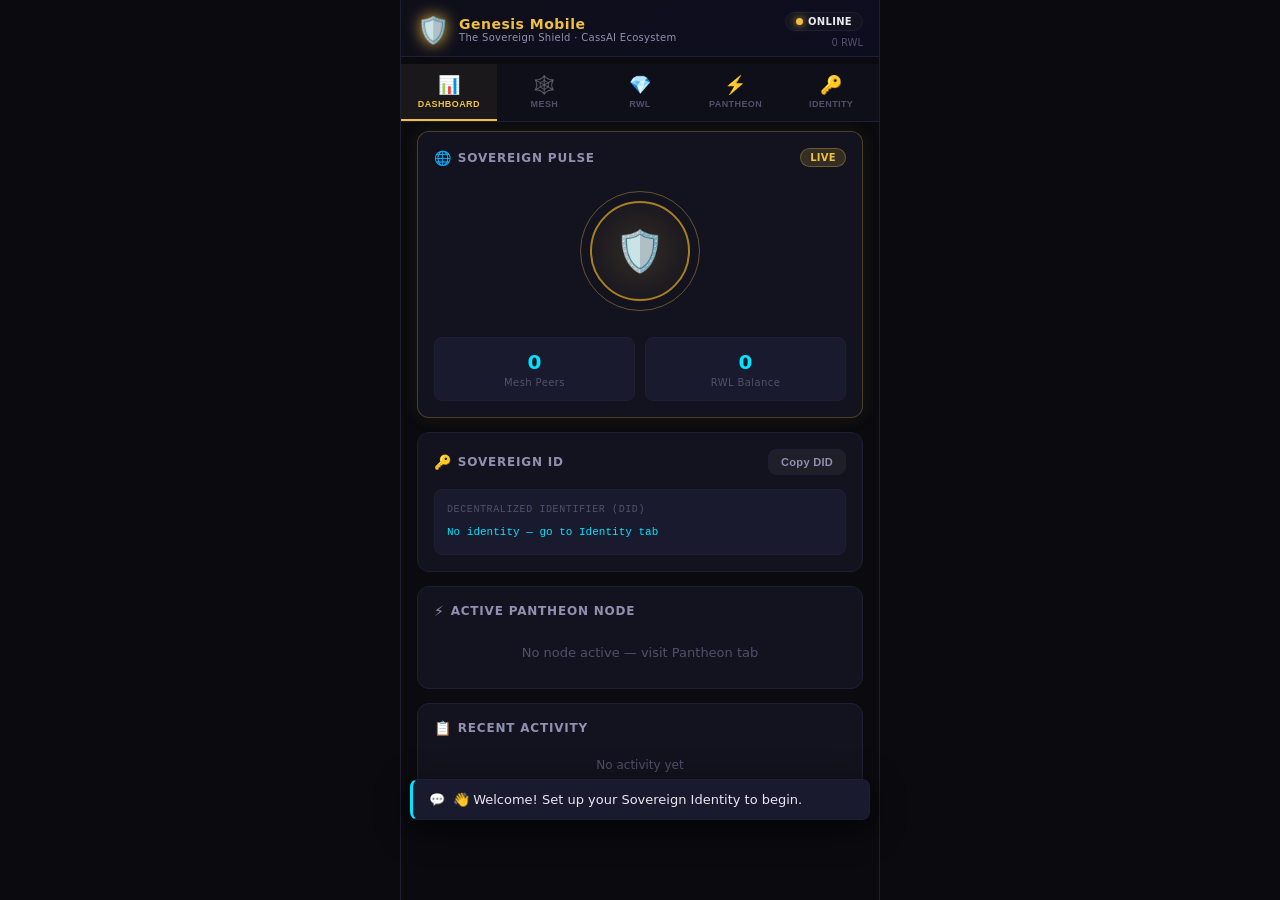
==== index.html @ f1db0871 "feat: build Genesis Mobile PWA from README spec Agent-Logs-Url: https://github.com/Cassai2026/Genesi" ====
<!DOCTYPE html>
<html lang="en">
<head>
  <meta charset="UTF-8" />
  <meta name="viewport" content="width=device-width, initial-scale=1.0, viewport-fit=cover" />
  <meta name="theme-color" content="#f0c040" />
  <meta name="description" content="Genesis Mobile: The Sovereign Shield — handheld interface for the CassAI Ecosystem" />
  <meta name="apple-mobile-web-app-capable" content="yes" />
  <meta name="apple-mobile-web-app-status-bar-style" content="black-translucent" />
  <meta name="apple-mobile-web-app-title" content="Genesis Mobile" />

  <title>Genesis Mobile 🛡️</title>

  <link rel="manifest" href="manifest.json" />
  <link rel="stylesheet" href="styles.css" />
</head>
<body>

<!-- ── Offline Banner ── -->
<div id="offline-bar">📴 OFFLINE — Ledger vaulted locally</div>

<!-- ── Header ── -->
<header class="app-header">
  <div class="header-brand">
    <div class="header-shield">🛡️</div>
    <div class="header-text">
      <h1>Genesis Mobile</h1>
      <p>The Sovereign Shield · CassAI Ecosystem</p>
    </div>
  </div>
  <div class="header-status">
    <div class="status-pill">
      <div class="status-dot partial" id="status-dot"></div>
      <span id="status-label">ONLINE</span>
    </div>
    <div style="font-size:10px;color:var(--text-dim);text-align:right;margin-top:3px">
      <span class="rwl-balance">0</span> RWL
    </div>
  </div>
</header>

<!-- ── Navigation Tabs ── -->
<nav class="nav-tabs" role="tablist">
  <button class="nav-tab active" data-tab="dashboard" role="tab" aria-selected="true">
    <span class="tab-icon">📊</span>Dashboard
  </button>
  <button class="nav-tab" data-tab="mesh" role="tab" aria-selected="false">
    <span class="tab-icon">🕸️</span>Mesh
  </button>
  <button class="nav-tab" data-tab="credits" role="tab" aria-selected="false">
    <span class="tab-icon">💎</span>RWL
  </button>
  <button class="nav-tab" data-tab="pantheon" role="tab" aria-selected="false">
    <span class="tab-icon">⚡</span>Pantheon
  </button>
  <button class="nav-tab" data-tab="identity" role="tab" aria-selected="false">
    <span class="tab-icon">🔑</span>Identity
  </button>
</nav>

<!-- ================================================================
     TAB: DASHBOARD
     ================================================================ -->
<div id="tab-dashboard" class="tab-panel active">

  <!-- Sovereign Pulse -->
  <div class="card glow">
    <div class="card-header">
      <div class="card-title"><span class="card-title-icon">🌐</span>Sovereign Pulse</div>
      <div class="badge badge-gold">LIVE</div>
    </div>
    <div class="sovereign-pulse">
      <div class="pulse-circle">🛡️</div>
    </div>
    <div class="stat-grid" style="margin-top:16px">
      <div class="stat-item">
        <div class="stat-value" id="dash-peers">0</div>
        <div class="stat-label">Mesh Peers</div>
      </div>
      <div class="stat-item">
        <div class="stat-value rwl-balance">0</div>
        <div class="stat-label">RWL Balance</div>
      </div>
    </div>
  </div>

  <!-- Identity Summary -->
  <div class="card">
    <div class="card-header">
      <div class="card-title"><span class="card-title-icon">🔑</span>Sovereign ID</div>
      <button class="btn btn-sm btn-ghost btn-copy-did">Copy DID</button>
    </div>
    <div class="did-display">
      <div class="did-label">Decentralized Identifier (DID)</div>
      <div class="did-value">No identity — visit Identity tab</div>
    </div>
  </div>

  <!-- Active Node -->
  <div class="card">
    <div class="card-header">
      <div class="card-title"><span class="card-title-icon">⚡</span>Active Pantheon Node</div>
    </div>
    <div id="dash-active-node" style="text-align:center;padding:12px;color:var(--text-dim);font-size:13px">
      No node active — visit Pantheon tab
    </div>
  </div>

  <!-- Recent Activity -->
  <div class="card">
    <div class="card-header">
      <div class="card-title"><span class="card-title-icon">📋</span>Recent Activity</div>
    </div>
    <div id="recent-activity"></div>
  </div>

</div>

<!-- ================================================================
     TAB: MESH
     ================================================================ -->
<div id="tab-mesh" class="tab-panel">

  <!-- Mesh Control -->
  <div class="card">
    <div class="card-header">
      <div class="card-title"><span class="card-title-icon">🕸️</span>Spider-Web Mesh</div>
      <div class="badge badge-cyan" id="mesh-status-text">Offline</div>
    </div>
    <div class="toggle-wrap">
      <div>
        <div class="toggle-label">P2P Mesh Bridge</div>
        <div class="toggle-sub">WebRTC · No centralized ISP required</div>
      </div>
      <label class="toggle">
        <input type="checkbox" id="mesh-toggle" />
        <div class="toggle-track"><div class="toggle-thumb"></div></div>
      </label>
    </div>
    <div class="divider"></div>
    <div style="font-size:11px;color:var(--text-dim);line-height:1.7">
      The Spider-Web Mesh Handshake Protocol establishes peer-to-peer data bridges
      using WebRTC, bypassing centralized ISPs. Your node relays encrypted packets
      across the mesh for full sovereign connectivity.
    </div>
  </div>

  <!-- Visualization -->
  <div class="card">
    <div class="card-header">
      <div class="card-title"><span class="card-title-icon">📡</span>Mesh Visualization</div>
      <div class="badge badge-purple"><span id="peer-count">0</span> peers</div>
    </div>
    <canvas id="mesh-canvas" height="220"></canvas>
  </div>

  <!-- Peer List -->
  <div class="card">
    <div class="card-header">
      <div class="card-title"><span class="card-title-icon">👥</span>Connected Peers</div>
    </div>
    <div id="peer-list" class="peer-list">
      <div class="text-dim fs-12" style="padding:16px;text-align:center">
        Activate mesh to discover peers
      </div>
    </div>
  </div>

</div>

<!-- ================================================================
     TAB: RWL CREDITS
     ================================================================ -->
<div id="tab-credits" class="tab-panel">

  <!-- Balance Hero -->
  <div class="card glow">
    <div class="card-header">
      <div class="card-title"><span class="card-title-icon">💎</span>RWL Balance</div>
      <div class="badge badge-gold">Real World Learning</div>
    </div>
    <div class="stat-hero">
      <div class="stat-hero-value rwl-balance">0</div>
      <div class="stat-hero-label">credits earned</div>
    </div>
    <div style="margin-top:16px;display:flex;gap:10px">
      <button class="btn btn-primary btn-full" id="btn-mint">⭐ Mint RWL Credit</button>
      <button class="btn btn-cyan" id="btn-sync">📡 Sync</button>
    </div>
  </div>

  <!-- Sync Status -->
  <div id="sync-banner" class="sync-banner synced">✅ &nbsp;Ledger fully synced</div>

  <!-- Credit Log -->
  <div class="card">
    <div class="card-header">
      <div class="card-title"><span class="card-title-icon">📋</span>Credit Ledger</div>
    </div>
    <div id="credit-log" class="credit-log">
      <div class="text-dim fs-12" style="padding:16px;text-align:center">No credits yet</div>
    </div>
  </div>

  <!-- How Credits Work -->
  <div class="card">
    <div class="card-header">
      <div class="card-title"><span class="card-title-icon">ℹ️</span>How RWL Credits Work</div>
    </div>
    <div style="font-size:12px;color:var(--text-secondary);line-height:1.8">
      <div style="margin-bottom:8px">💡 <strong style="color:var(--gold)">Real World Learning (RWL)</strong> credits are minted when you complete verifiable
      activities — learning modules, community actions, mesh contributions, and more.</div>
      <div style="margin-bottom:8px">🔒 Credits are stored in your encrypted local vault and synced to the mesh ledger when online.</div>
      <div>📴 If offline, credits are vaulted locally and automatically synced on reconnection.</div>
    </div>
  </div>

</div>

<!-- ================================================================
     TAB: PANTHEON
     ================================================================ -->
<div id="tab-pantheon" class="tab-panel">

  <div class="section-title">⚡ The Pantheon of 17 — SDG Nodes</div>

  <!-- Node Grid -->
  <div id="pantheon-grid" class="pantheon-grid"></div>

  <!-- Active Node Panel Header -->
  <div id="node-panel-header" class="node-panel-header" style="display:none">
    <div class="node-panel-icon">⚡</div>
    <div class="node-panel-info">
      <h3>Select a node above</h3>
      <p>Tap any SDG node to activate its interface</p>
    </div>
  </div>

  <!-- ── Panel: Iris (SDG 13 — Climate Action) ── -->
  <div id="panel-iris" class="node-panel">
    <div class="card">
      <div class="card-header">
        <div class="card-title"><span class="card-title-icon">🌍</span>Carbon-Scrubber Dashboard</div>
        <button class="btn btn-sm btn-cyan" id="btn-env-refresh">↻ Refresh</button>
      </div>
      <div id="env-metrics" class="env-metrics">
        <div class="text-dim fs-12" style="padding:12px;text-align:center">Loading environmental data…</div>
      </div>
    </div>
    <div class="card">
      <div class="card-header">
        <div class="card-title"><span class="card-title-icon">🌱</span>Carbon Actions</div>
      </div>
      <div style="display:flex;flex-direction:column;gap:8px">
        <button class="btn btn-ghost btn-full" onclick="showToast('🌱 Tree-planting initiative logged!','success');awardCredit({label:'Tree Planting Log',amount:20,type:'iris',icon:'🌱'})">
          🌱 Log Tree Planting
        </button>
        <button class="btn btn-ghost btn-full" onclick="showToast('♻️ Recycling action verified!','success');awardCredit({label:'Recycling Verified',amount:15,type:'iris',icon:'♻️'})">
          ♻️ Verify Recycling Action
        </button>
        <button class="btn btn-ghost btn-full" onclick="showToast('🚲 Zero-emission transport logged!','success');awardCredit({label:'Zero-Emission Transport',amount:25,type:'iris',icon:'🚲'})">
          🚲 Log Zero-Emission Transport
        </button>
      </div>
    </div>
  </div>

  <!-- ── Panel: Kong (SDG 4 — Quality Education) ── -->
  <div id="panel-kong" class="node-panel">
    <div class="card">
      <div class="card-header">
        <div class="card-title"><span class="card-title-icon">🧠</span>Mental Printer</div>
        <button class="btn btn-sm btn-purple" id="btn-mental-printer">▶ Launch</button>
      </div>
      <div style="font-size:12px;color:var(--text-secondary);margin-bottom:14px;line-height:1.7">
        The Mental Printer is an adaptive learning engine for neurodivergent learners.
        It translates complex concepts into personalised, accessible formats.
      </div>
      <div class="learning-cards">
        <div class="learning-card" onclick="showToast('📐 STEM module started!','info');awardCredit({label:'STEM Module',amount:50,type:'kong',icon:'📐'})">
          <div class="learning-card-icon">📐</div>
          <div class="learning-card-info"><h4>STEM Foundations</h4><p>Mathematics · Science · Logic</p></div>
          <div class="learning-card-badge">+50 RWL</div>
        </div>
        <div class="learning-card" onclick="showToast('🗣️ Literacy module started!','info');awardCredit({label:'Literacy Module',amount:45,type:'kong',icon:'🗣️'})">
          <div class="learning-card-icon">🗣️</div>
          <div class="learning-card-info"><h4>Literacy & Communication</h4><p>Reading · Writing · Expression</p></div>
          <div class="learning-card-badge">+45 RWL</div>
        </div>
        <div class="learning-card" onclick="showToast('💻 Coding module started!','info');awardCredit({label:'Coding Module',amount:60,type:'kong',icon:'💻'})">
          <div class="learning-card-icon">💻</div>
          <div class="learning-card-info"><h4>Digital Sovereignty</h4><p>Coding · Privacy · Mesh Tech</p></div>
          <div class="learning-card-badge">+60 RWL</div>
        </div>
        <div class="learning-card" onclick="showToast('🎨 Creative module started!','info');awardCredit({label:'Creative Arts Module',amount:40,type:'kong',icon:'🎨'})">
          <div class="learning-card-icon">🎨</div>
          <div class="learning-card-info"><h4>Creative Arts</h4><p>Music · Visual Arts · Storytelling</p></div>
          <div class="learning-card-badge">+40 RWL</div>
        </div>
      </div>
    </div>
  </div>

  <!-- ── Panel: CassAi (SDG 1 — No Poverty) ── -->
  <div id="panel-cassai" class="node-panel">
    <div class="card">
      <div class="card-header">
        <div class="card-title"><span class="card-title-icon">💰</span>Sovereign Vault</div>
        <button class="btn btn-sm btn-primary" id="btn-vault-distribute">Distribute</button>
      </div>
      <div class="vault-breakdown">
        <div class="vault-row">
          <div class="vault-row-label">Total RWL Balance</div>
          <div class="vault-row-value" id="vault-rwl-balance">0 RWL</div>
        </div>
        <div class="vault-row">
          <div class="vault-row-label">Community Equity Pool (35%)</div>
          <div class="vault-row-value" id="vault-equity">0 RWL</div>
        </div>
        <div class="vault-row">
          <div class="vault-row-label">Sovereign Reserves (45%)</div>
          <div class="vault-row-value" id="vault-reserves">0 RWL</div>
        </div>
        <div class="vault-row">
          <div class="vault-row-label">Staked for Mesh (20%)</div>
          <div class="vault-row-value" id="vault-staked">0 RWL</div>
        </div>
      </div>
    </div>
    <div class="card">
      <div class="card-title" style="margin-bottom:12px"><span class="card-title-icon">📊</span>Financial Equity Actions</div>
      <div style="display:flex;flex-direction:column;gap:8px">
        <button class="btn btn-ghost btn-full" onclick="showToast('💳 Micro-grant application submitted!','success');awardCredit({label:'Micro-Grant Applied',amount:30,type:'cassai',icon:'💳'})">
          💳 Apply for Micro-Grant
        </button>
        <button class="btn btn-ghost btn-full" onclick="showToast('🤝 Cooperative stake recorded!','success');awardCredit({label:'Cooperative Stake',amount:25,type:'cassai',icon:'🤝'})">
          🤝 Record Cooperative Stake
        </button>
      </div>
    </div>
  </div>

  <!-- ── Panel: Odin (SDG 2 — Zero Hunger) ── -->
  <div id="panel-odin" class="node-panel">
    <div class="card">
      <div class="card-header">
        <div class="card-title"><span class="card-title-icon">🌾</span>FoodWorX Surplus Routing</div>
        <button class="btn btn-sm btn-ghost" onclick="refreshFoodData()">↻ Refresh</button>
      </div>
      <div style="font-size:12px;color:var(--text-secondary);margin-bottom:14px;line-height:1.7">
        Real-time food-chain logistics connecting surplus to need via the mesh network.
      </div>
      <div id="food-routes" class="route-list">
        <div class="text-dim fs-12" style="padding:12px;text-align:center">Loading routes…</div>
      </div>
    </div>
    <div class="card">
      <div class="card-title" style="margin-bottom:12px"><span class="card-title-icon">📦</span>Surplus Actions</div>
      <div style="display:flex;flex-direction:column;gap:8px">
        <button class="btn btn-ghost btn-full" onclick="showToast('🥦 Surplus logged to FoodWorX!','success');awardCredit({label:'Surplus Food Logged',amount:20,type:'odin',icon:'🥦'})">
          🥦 Log Food Surplus
        </button>
        <button class="btn btn-ghost btn-full" onclick="showToast('🚚 Delivery confirmed!','success');awardCredit({label:'Food Delivery Confirmed',amount:35,type:'odin',icon:'🚚'})">
          🚚 Confirm Delivery
        </button>
        <button class="btn btn-ghost btn-full" onclick="showToast('🌱 Community garden registered!','success');awardCredit({label:'Community Garden Registered',amount:40,type:'odin',icon:'🌱'})">
          🌱 Register Community Garden
        </button>
      </div>
    </div>
  </div>

  <!-- ── Panel: Placeholder (all other SDGs) ── -->
  <div id="panel-placeholder" class="node-panel">
    <div class="card" style="text-align:center;padding:32px 16px">
      <div style="font-size:48px;margin-bottom:12px">⚙️</div>
      <div style="font-size:16px;font-weight:700;color:var(--gold);margin-bottom:8px">Initializing…</div>
      <div style="font-size:13px;color:var(--text-secondary);line-height:1.7;max-width:280px;margin:0 auto">
        This Sovereign Node is being calibrated. Interface modules are loading from
        the mesh. Check back as the Pantheon expands.
      </div>
      <div style="margin-top:20px">
        <button class="btn btn-purple" onclick="showToast('📡 Node ping sent to mesh!','info');awardCredit({label:'Node Ping Sent',amount:5,type:'pantheon',icon:'📡'})">
          📡 Ping Node
        </button>
      </div>
    </div>
  </div>

</div>

<!-- ================================================================
     TAB: IDENTITY
     ================================================================ -->
<div id="tab-identity" class="tab-panel">

  <!-- Setup (shown when no identity) -->
  <div id="identity-setup">
    <div class="card glow">
      <div class="card-header">
        <div class="card-title"><span class="card-title-icon">🔑</span>Create Sovereign Identity</div>
      </div>
      <div style="font-size:12px;color:var(--text-secondary);margin-bottom:16px;line-height:1.7">
        Your Sovereign Identity is a self-custody Decentralized Identifier (DID).
        It never leaves your device. Your passphrase seeds your cryptographic key pair.
      </div>
      <form id="identity-form">
        <div class="form-group">
          <label class="form-label" for="passphrase-input">Passphrase (min. 8 chars)</label>
          <input
            type="password"
            id="passphrase-input"
            class="form-input"
            placeholder="Enter a strong passphrase…"
            minlength="8"
            required
            autocomplete="new-password"
          />
        </div>
        <div class="form-group">
          <label class="form-label" for="passphrase-confirm">Confirm Passphrase</label>
          <input
            type="password"
            id="passphrase-confirm"
            class="form-input"
            placeholder="Repeat passphrase…"
            minlength="8"
            autocomplete="new-password"
          />
        </div>
        <button type="submit" class="btn btn-primary btn-full btn-lg">
          🛡️ Generate Sovereign Identity
        </button>
      </form>
    </div>
    <div class="card">
      <div class="card-title" style="margin-bottom:10px">🔒 Privacy Guarantee</div>
      <div style="font-size:12px;color:var(--text-secondary);line-height:1.8">
        <div>✅ Keys generated entirely on-device</div>
        <div>✅ No server ever sees your passphrase</div>
        <div>✅ DID is self-sovereign — you own it completely</div>
        <div>✅ Works offline — no registration required</div>
      </div>
    </div>
  </div>

  <!-- Display (shown when identity exists) -->
  <div id="identity-display" style="display:none">
    <div class="card glow">
      <div class="card-header">
        <div class="card-title"><span class="card-title-icon">🛡️</span>Sovereign Identity</div>
        <div class="badge badge-green">ACTIVE</div>
      </div>
      <div class="form-group">
        <div class="form-label">Decentralized Identifier (DID)</div>
        <div class="did-display" id="identity-did" style="font-size:10px"></div>
      </div>
      <div class="form-group">
        <div class="form-label">Public Key</div>
        <div class="did-display" id="identity-pubkey" style="font-size:10px;color:var(--purple-light)"></div>
      </div>
      <div style="font-size:11px;color:var(--text-dim);margin-top:4px">
        Created: <span id="identity-date" class="text-gold"></span>
      </div>
    </div>

    <div class="card">
      <div class="card-title" style="margin-bottom:14px">🔐 Key Management</div>
      <div class="btn-row">
        <button class="btn btn-cyan" id="btn-export-identity">📤 Export Keys</button>
        <button class="btn btn-ghost btn-copy-did">📋 Copy DID</button>
        <button class="btn btn-danger" id="btn-reset-identity">🗑️ Reset</button>
      </div>
      <div id="key-export-section" style="display:none;margin-top:14px">
        <div class="form-label">Backup Key Data (store safely!)</div>
        <div class="key-box" id="key-box"></div>
      </div>
    </div>

    <div class="card">
      <div class="card-title" style="margin-bottom:10px">🔒 Security Status</div>
      <div style="display:flex;flex-direction:column;gap:8px">
        <div style="display:flex;justify-content:space-between;align-items:center">
          <span class="fs-12">Identity Established</span>
          <span class="badge badge-green">✓ Yes</span>
        </div>
        <div style="display:flex;justify-content:space-between;align-items:center">
          <span class="fs-12">Local Encryption</span>
          <span class="badge badge-green">✓ Active</span>
        </div>
        <div style="display:flex;justify-content:space-between;align-items:center">
          <span class="fs-12">Mesh Authentication</span>
          <span class="badge badge-cyan">✓ Ready</span>
        </div>
        <div style="display:flex;justify-content:space-between;align-items:center">
          <span class="fs-12">RWL Vault Locked</span>
          <span class="badge badge-gold">🔒 Secured</span>
        </div>
      </div>
    </div>
  </div>

</div>

<!-- ── Toast Container ── -->
<div id="toast-container" aria-live="polite"></div>

<script src="app.js"></script>

<!-- PWA Install prompt helper -->
<script>
  let deferredPrompt;
  window.addEventListener('beforeinstallprompt', e => {
    e.preventDefault();
    deferredPrompt = e;
    /* Show subtle hint after 4 seconds if not already installed */
    setTimeout(() => {
      if (deferredPrompt && typeof showToast === 'function') {
        showToast('📱 Add Genesis Mobile to your home screen for the full experience!', 'info');
      }
    }, 4000);
  });

  /* Fix node panel header visibility after grid renders */
  document.addEventListener('DOMContentLoaded', () => {
    const hdr = document.getElementById('node-panel-header');
    if (hdr) hdr.style.display = 'flex';
  });

  /* Passphrase confirmation validation */
  document.addEventListener('DOMContentLoaded', () => {
    const form    = document.getElementById('identity-form');
    const pp1     = document.getElementById('passphrase-input');
    const pp2     = document.getElementById('passphrase-confirm');
    if (form && pp1 && pp2) {
      form.addEventListener('submit', e => {
        if (pp1.value !== pp2.value) {
          e.stopImmediatePropagation();
          e.preventDefault();
          if (typeof showToast === 'function') showToast('Passphrases do not match!', 'error');
          pp2.focus();
        }
      });
    }
  });
</script>
</body>
</html>
---- styles.css ----
/* ============================================================
   Genesis Mobile: The Sovereign Shield — styles.css
   Dark sovereign aesthetic, mobile-first responsive design
   ============================================================ */

:root {
  --bg-primary:    #0a0a0f;
  --bg-secondary:  #0f0f1a;
  --bg-card:       #13131f;
  --bg-elevated:   #1a1a2e;
  --gold:          #f0c040;
  --gold-dim:      #a88020;
  --cyan:          #00e5ff;
  --cyan-dim:      #007a8a;
  --purple:        #7c3aed;
  --purple-light:  #a855f7;
  --green:         #10b981;
  --red:           #ef4444;
  --text-primary:  #e8e8f0;
  --text-secondary:#9090b0;
  --text-dim:      #50506a;
  --border:        #1e1e35;
  --border-glow:   rgba(240,192,64,.25);
  --radius:        12px;
  --radius-sm:     8px;
  --transition:    .22s cubic-bezier(.4,0,.2,1);
}

*, *::before, *::after { box-sizing: border-box; margin: 0; padding: 0; }

html { font-size: 16px; -webkit-tap-highlight-color: transparent; }

body {
  background: var(--bg-primary);
  color: var(--text-primary);
  font-family: 'Segoe UI', system-ui, -apple-system, sans-serif;
  min-height: 100vh;
  max-width: 480px;
  margin: 0 auto;
  overflow-x: hidden;
  position: relative;
}

/* ── Scrollbar ── */
::-webkit-scrollbar { width: 4px; }
::-webkit-scrollbar-track { background: var(--bg-primary); }
::-webkit-scrollbar-thumb { background: var(--purple); border-radius: 4px; }

/* ── Header ── */
.app-header {
  position: sticky;
  top: 0;
  z-index: 100;
  background: linear-gradient(135deg, var(--bg-secondary) 0%, #0d0d20 100%);
  border-bottom: 1px solid var(--border);
  padding: 12px 16px 8px;
  display: flex;
  align-items: center;
  justify-content: space-between;
  backdrop-filter: blur(12px);
}

.header-brand {
  display: flex;
  align-items: center;
  gap: 10px;
}

.header-shield {
  font-size: 26px;
  filter: drop-shadow(0 0 8px var(--gold));
  animation: pulse-shield 3s ease-in-out infinite;
}

@keyframes pulse-shield {
  0%, 100% { filter: drop-shadow(0 0 6px var(--gold)); }
  50%       { filter: drop-shadow(0 0 16px var(--gold)) drop-shadow(0 0 32px rgba(240,192,64,.3)); }
}

.header-text h1 {
  font-size: 14px;
  font-weight: 700;
  color: var(--gold);
  letter-spacing: .5px;
  line-height: 1.1;
}

.header-text p {
  font-size: 10px;
  color: var(--text-secondary);
  letter-spacing: .3px;
}

.header-status {
  display: flex;
  flex-direction: column;
  align-items: flex-end;
  gap: 3px;
}

.status-pill {
  display: flex;
  align-items: center;
  gap: 5px;
  background: var(--bg-card);
  border: 1px solid var(--border);
  border-radius: 20px;
  padding: 3px 10px;
  font-size: 10px;
  font-weight: 600;
  letter-spacing: .3px;
}

.status-dot {
  width: 7px; height: 7px;
  border-radius: 50%;
  background: var(--text-dim);
  transition: background var(--transition), box-shadow var(--transition);
}

.status-dot.online  { background: var(--green);  box-shadow: 0 0 8px var(--green); }
.status-dot.partial { background: var(--gold);   box-shadow: 0 0 8px var(--gold); }
.status-dot.offline { background: var(--red);    box-shadow: 0 0 8px var(--red); }

/* ── Navigation Tabs ── */
.nav-tabs {
  display: flex;
  background: var(--bg-secondary);
  border-bottom: 1px solid var(--border);
  overflow-x: auto;
  scrollbar-width: none;
  position: sticky;
  top: 64px;
  z-index: 99;
}

.nav-tabs::-webkit-scrollbar { display: none; }

.nav-tab {
  flex: 1;
  min-width: 64px;
  display: flex;
  flex-direction: column;
  align-items: center;
  gap: 3px;
  padding: 10px 8px;
  font-size: 9px;
  font-weight: 600;
  color: var(--text-dim);
  cursor: pointer;
  border: none;
  background: transparent;
  border-bottom: 2px solid transparent;
  transition: all var(--transition);
  letter-spacing: .4px;
  text-transform: uppercase;
  white-space: nowrap;
}

.nav-tab .tab-icon { font-size: 18px; transition: transform var(--transition); }

.nav-tab:hover { color: var(--text-secondary); background: rgba(255,255,255,.03); }
.nav-tab:hover .tab-icon { transform: scale(1.15); }

.nav-tab.active {
  color: var(--gold);
  border-bottom-color: var(--gold);
  background: rgba(240,192,64,.05);
}

/* ── Tab Panels ── */
.tab-panel { display: none; padding: 16px; animation: fadeIn .2s ease; }
.tab-panel.active { display: block; }

@keyframes fadeIn {
  from { opacity: 0; transform: translateY(6px); }
  to   { opacity: 1; transform: translateY(0); }
}

/* ── Cards ── */
.card {
  background: var(--bg-card);
  border: 1px solid var(--border);
  border-radius: var(--radius);
  padding: 16px;
  margin-bottom: 14px;
  transition: border-color var(--transition);
}

.card:hover { border-color: rgba(240,192,64,.2); }
.card.glow  { border-color: var(--border-glow); box-shadow: 0 0 20px rgba(240,192,64,.08); }

.card-header {
  display: flex;
  align-items: center;
  justify-content: space-between;
  margin-bottom: 14px;
}

.card-title {
  font-size: 12px;
  font-weight: 700;
  text-transform: uppercase;
  letter-spacing: .8px;
  color: var(--text-secondary);
  display: flex;
  align-items: center;
  gap: 6px;
}

.card-title-icon { font-size: 14px; }

/* ── Hero Stat ── */
.stat-hero {
  text-align: center;
  padding: 8px 0 4px;
}

.stat-hero-value {
  font-size: 36px;
  font-weight: 800;
  color: var(--gold);
  line-height: 1.1;
  letter-spacing: -1px;
  text-shadow: 0 0 20px rgba(240,192,64,.4);
}

.stat-hero-label {
  font-size: 11px;
  color: var(--text-secondary);
  margin-top: 4px;
  letter-spacing: .5px;
}

/* ── Stat Grid ── */
.stat-grid {
  display: grid;
  grid-template-columns: 1fr 1fr;
  gap: 10px;
}

.stat-item {
  background: var(--bg-elevated);
  border: 1px solid var(--border);
  border-radius: var(--radius-sm);
  padding: 12px;
  text-align: center;
}

.stat-value {
  font-size: 20px;
  font-weight: 700;
  color: var(--cyan);
  line-height: 1.2;
}

.stat-label {
  font-size: 10px;
  color: var(--text-dim);
  margin-top: 3px;
  letter-spacing: .4px;
}

/* ── DID Display ── */
.did-display {
  background: var(--bg-elevated);
  border: 1px solid var(--border);
  border-radius: var(--radius-sm);
  padding: 12px;
  font-family: 'Courier New', monospace;
  font-size: 11px;
  color: var(--cyan);
  word-break: break-all;
  line-height: 1.6;
  position: relative;
}

.did-label {
  font-size: 10px;
  color: var(--text-dim);
  text-transform: uppercase;
  letter-spacing: .6px;
  margin-bottom: 6px;
  font-family: inherit;
}

/* ── Buttons ── */
.btn {
  display: inline-flex;
  align-items: center;
  justify-content: center;
  gap: 6px;
  padding: 10px 18px;
  border-radius: var(--radius-sm);
  font-size: 13px;
  font-weight: 600;
  cursor: pointer;
  border: none;
  transition: all var(--transition);
  letter-spacing: .3px;
  white-space: nowrap;
}

.btn-primary {
  background: linear-gradient(135deg, var(--gold) 0%, #c8962a 100%);
  color: #0a0a0f;
}
.btn-primary:hover  { transform: translateY(-1px); box-shadow: 0 6px 20px rgba(240,192,64,.35); }
.btn-primary:active { transform: translateY(0); }

.btn-cyan {
  background: linear-gradient(135deg, var(--cyan) 0%, #0097a7 100%);
  color: #0a0a0f;
}
.btn-cyan:hover  { transform: translateY(-1px); box-shadow: 0 6px 20px rgba(0,229,255,.3); }
.btn-cyan:active { transform: translateY(0); }

.btn-purple {
  background: linear-gradient(135deg, var(--purple) 0%, #5b21b6 100%);
  color: #fff;
}
.btn-purple:hover  { transform: translateY(-1px); box-shadow: 0 6px 20px rgba(124,58,237,.4); }
.btn-purple:active { transform: translateY(0); }

.btn-outline {
  background: transparent;
  border: 1px solid var(--border);
  color: var(--text-secondary);
}
.btn-outline:hover { border-color: var(--gold); color: var(--gold); }

.btn-ghost {
  background: rgba(255,255,255,.05);
  color: var(--text-secondary);
  border: 1px solid var(--border);
}
.btn-ghost:hover { background: rgba(255,255,255,.08); color: var(--text-primary); }

.btn-danger {
  background: rgba(239,68,68,.15);
  border: 1px solid rgba(239,68,68,.3);
  color: var(--red);
}
.btn-danger:hover { background: rgba(239,68,68,.25); }

.btn-sm  { padding: 6px 12px; font-size: 11px; }
.btn-lg  { padding: 14px 28px; font-size: 15px; }
.btn-full { width: 100%; }

.btn:disabled { opacity: .4; cursor: not-allowed; transform: none !important; }

/* ── Pulse Ring (active node indicator) ── */
.pulse-ring {
  display: inline-block;
  width: 10px; height: 10px;
  border-radius: 50%;
  background: var(--green);
  box-shadow: 0 0 0 0 rgba(16,185,129,.6);
  animation: pulse-ring 2s infinite;
}

@keyframes pulse-ring {
  0%   { box-shadow: 0 0 0 0 rgba(16,185,129,.6); }
  70%  { box-shadow: 0 0 0 8px rgba(16,185,129,0); }
  100% { box-shadow: 0 0 0 0 rgba(16,185,129,0); }
}

/* ── Spider-Web Canvas ── */
#mesh-canvas {
  display: block;
  width: 100%;
  border-radius: var(--radius-sm);
  background: var(--bg-elevated);
  border: 1px solid var(--border);
  touch-action: none;
}

/* ── Peer List ── */
.peer-list { display: flex; flex-direction: column; gap: 8px; }

.peer-item {
  display: flex;
  align-items: center;
  gap: 12px;
  background: var(--bg-elevated);
  border: 1px solid var(--border);
  border-radius: var(--radius-sm);
  padding: 10px 14px;
  transition: border-color var(--transition);
}

.peer-item:hover { border-color: var(--cyan-dim); }

.peer-avatar {
  width: 34px; height: 34px;
  border-radius: 50%;
  background: linear-gradient(135deg, var(--purple), var(--cyan));
  display: flex;
  align-items: center;
  justify-content: center;
  font-size: 14px;
  flex-shrink: 0;
}

.peer-info { flex: 1; min-width: 0; }
.peer-name  { font-size: 13px; font-weight: 600; color: var(--text-primary); }
.peer-id    { font-size: 10px; color: var(--text-dim); font-family: monospace; }

.peer-signal {
  display: flex;
  align-items: flex-end;
  gap: 2px;
  height: 16px;
}

.signal-bar {
  width: 4px;
  background: var(--border);
  border-radius: 2px;
  transition: background var(--transition);
}

.signal-bar.active { background: var(--green); }
.signal-bar:nth-child(1) { height: 5px; }
.signal-bar:nth-child(2) { height: 9px; }
.signal-bar:nth-child(3) { height: 13px; }
.signal-bar:nth-child(4) { height: 16px; }

/* ── Credit Log ── */
.credit-log {
  display: flex;
  flex-direction: column;
  gap: 6px;
  max-height: 300px;
  overflow-y: auto;
  padding-right: 4px;
}

.credit-entry {
  display: flex;
  align-items: center;
  gap: 10px;
  background: var(--bg-elevated);
  border: 1px solid var(--border);
  border-left: 3px solid var(--green);
  border-radius: var(--radius-sm);
  padding: 10px 12px;
  animation: slideIn .25s ease;
}

.credit-entry.debit { border-left-color: var(--red); }
.credit-entry.pending { border-left-color: var(--gold); opacity: .7; }

@keyframes slideIn {
  from { opacity: 0; transform: translateX(-10px); }
  to   { opacity: 1; transform: translateX(0); }
}

.credit-icon { font-size: 18px; }
.credit-info  { flex: 1; }
.credit-title { font-size: 13px; font-weight: 600; }
.credit-meta  { font-size: 10px; color: var(--text-dim); }

.credit-amount {
  font-size: 14px;
  font-weight: 700;
  color: var(--green);
}

.credit-entry.debit   .credit-amount { color: var(--red); }
.credit-entry.pending .credit-amount { color: var(--gold); }

/* ── Sync Banner ── */
.sync-banner {
  display: flex;
  align-items: center;
  gap: 10px;
  padding: 10px 14px;
  border-radius: var(--radius-sm);
  margin-bottom: 14px;
  font-size: 12px;
  font-weight: 600;
}

.sync-banner.synced   { background: rgba(16,185,129,.1);   border: 1px solid rgba(16,185,129,.3);   color: var(--green); }
.sync-banner.pending  { background: rgba(240,192,64,.1);   border: 1px solid rgba(240,192,64,.3);   color: var(--gold); }
.sync-banner.offline  { background: rgba(239,68,68,.1);    border: 1px solid rgba(239,68,68,.3);    color: var(--red); }

/* ── Pantheon Grid ── */
.pantheon-grid {
  display: grid;
  grid-template-columns: repeat(3, 1fr);
  gap: 10px;
  margin-bottom: 16px;
}

.node-card {
  background: var(--bg-card);
  border: 1px solid var(--border);
  border-radius: var(--radius-sm);
  padding: 12px 8px;
  text-align: center;
  cursor: pointer;
  transition: all var(--transition);
  position: relative;
  overflow: hidden;
}

.node-card::before {
  content: '';
  position: absolute;
  inset: 0;
  background: var(--node-color, var(--purple));
  opacity: 0;
  transition: opacity var(--transition);
}

.node-card:hover::before { opacity: .08; }
.node-card:hover { border-color: var(--node-color, var(--purple)); transform: translateY(-2px); }

.node-card.active {
  border-color: var(--node-color, var(--gold));
  box-shadow: 0 0 20px rgba(var(--node-rgb, 240,192,64), .3);
}

.node-card.active::before { opacity: .12; }

.node-emoji  { font-size: 22px; margin-bottom: 4px; position: relative; z-index: 1; }
.node-name   { font-size: 12px; font-weight: 700; color: var(--text-primary); position: relative; z-index: 1; }
.node-sdg    { font-size: 9px;  color: var(--text-dim); margin-top: 2px; position: relative; z-index: 1; }
.node-status { font-size: 9px;  margin-top: 4px; position: relative; z-index: 1; }
.node-status.active-label { color: var(--green); font-weight: 700; }

/* ── Node Panel ── */
.node-panel {
  display: none;
  animation: fadeIn .25s ease;
}

.node-panel.active { display: block; }

.node-panel-header {
  display: flex;
  align-items: center;
  gap: 12px;
  padding: 14px 16px;
  background: var(--bg-elevated);
  border: 1px solid var(--border);
  border-radius: var(--radius);
  margin-bottom: 14px;
}

.node-panel-icon { font-size: 32px; }
.node-panel-info h3 { font-size: 16px; font-weight: 700; color: var(--gold); }
.node-panel-info p  { font-size: 11px; color: var(--text-secondary); margin-top: 2px; }

/* ── Environmental Panel (Iris) ── */
.env-metrics { display: flex; flex-direction: column; gap: 8px; }

.metric-row {
  display: flex;
  align-items: center;
  gap: 10px;
}

.metric-label { font-size: 11px; color: var(--text-secondary); width: 140px; flex-shrink: 0; }

.metric-bar-wrap {
  flex: 1;
  background: var(--bg-elevated);
  border-radius: 4px;
  height: 8px;
  overflow: hidden;
}

.metric-bar {
  height: 100%;
  border-radius: 4px;
  background: linear-gradient(90deg, var(--green), var(--cyan));
  transition: width 1s cubic-bezier(.4,0,.2,1);
}

.metric-bar.warn { background: linear-gradient(90deg, var(--gold), #e07808); }
.metric-bar.danger { background: linear-gradient(90deg, var(--red), #b91c1c); }

.metric-value { font-size: 11px; font-weight: 700; width: 50px; text-align: right; color: var(--cyan); }

/* ── Learning Module (Kong) ── */
.learning-cards { display: flex; flex-direction: column; gap: 8px; }

.learning-card {
  background: var(--bg-elevated);
  border: 1px solid var(--border);
  border-left: 3px solid var(--purple);
  border-radius: var(--radius-sm);
  padding: 12px;
  display: flex;
  align-items: center;
  gap: 10px;
  cursor: pointer;
  transition: all var(--transition);
}

.learning-card:hover { border-left-color: var(--cyan); transform: translateX(4px); }
.learning-card-icon { font-size: 22px; }
.learning-card-info h4 { font-size: 13px; font-weight: 600; }
.learning-card-info p  { font-size: 10px; color: var(--text-dim); margin-top: 2px; }
.learning-card-badge {
  margin-left: auto;
  background: rgba(124,58,237,.2);
  border: 1px solid rgba(124,58,237,.4);
  color: var(--purple-light);
  font-size: 10px;
  padding: 3px 8px;
  border-radius: 20px;
  font-weight: 700;
}

/* ── Vault Panel (CassAi) ── */
.vault-breakdown { display: flex; flex-direction: column; gap: 8px; }

.vault-row {
  display: flex;
  align-items: center;
  justify-content: space-between;
  padding: 10px 12px;
  background: var(--bg-elevated);
  border: 1px solid var(--border);
  border-radius: var(--radius-sm);
}

.vault-row-label { font-size: 12px; color: var(--text-secondary); }
.vault-row-value { font-size: 14px; font-weight: 700; color: var(--gold); }

/* ── Food Logistics (Odin) ── */
.route-list { display: flex; flex-direction: column; gap: 6px; }

.route-item {
  display: flex;
  align-items: center;
  gap: 10px;
  background: var(--bg-elevated);
  border: 1px solid var(--border);
  border-radius: var(--radius-sm);
  padding: 10px 12px;
}

.route-item-from { font-size: 12px; font-weight: 600; }
.route-item-arrow { color: var(--text-dim); }
.route-item-to { font-size: 12px; font-weight: 600; color: var(--cyan); }
.route-item-qty {
  margin-left: auto;
  font-size: 11px;
  background: rgba(16,185,129,.1);
  border: 1px solid rgba(16,185,129,.3);
  color: var(--green);
  padding: 2px 8px;
  border-radius: 20px;
}

/* ── Identity Panel ── */
.identity-section { margin-bottom: 16px; }

.form-group { margin-bottom: 12px; }

.form-label {
  display: block;
  font-size: 11px;
  font-weight: 600;
  color: var(--text-secondary);
  text-transform: uppercase;
  letter-spacing: .6px;
  margin-bottom: 6px;
}

.form-input {
  width: 100%;
  background: var(--bg-elevated);
  border: 1px solid var(--border);
  border-radius: var(--radius-sm);
  padding: 10px 14px;
  font-size: 13px;
  color: var(--text-primary);
  transition: border-color var(--transition);
  outline: none;
  font-family: inherit;
}

.form-input:focus { border-color: var(--gold); box-shadow: 0 0 0 3px rgba(240,192,64,.12); }
.form-input::placeholder { color: var(--text-dim); }

.form-input[type="password"] { letter-spacing: 3px; }

.btn-row { display: flex; gap: 8px; flex-wrap: wrap; }

/* ── Key Backup ── */
.key-box {
  background: var(--bg-elevated);
  border: 1px solid var(--border);
  border-radius: var(--radius-sm);
  padding: 12px;
  font-family: monospace;
  font-size: 10px;
  color: var(--cyan);
  word-break: break-all;
  line-height: 1.8;
  max-height: 120px;
  overflow-y: auto;
}

/* ── Toast Notifications ── */
#toast-container {
  position: fixed;
  bottom: 80px;
  left: 50%;
  transform: translateX(-50%);
  z-index: 9999;
  display: flex;
  flex-direction: column;
  gap: 8px;
  pointer-events: none;
  width: min(460px, 95vw);
}

.toast {
  background: var(--bg-elevated);
  border: 1px solid var(--border);
  border-radius: var(--radius-sm);
  padding: 12px 16px;
  font-size: 13px;
  display: flex;
  align-items: center;
  gap: 8px;
  animation: toastIn .25s ease;
  pointer-events: auto;
  box-shadow: 0 8px 32px rgba(0,0,0,.6);
}

.toast.success { border-left: 3px solid var(--green); }
.toast.error   { border-left: 3px solid var(--red); }
.toast.info    { border-left: 3px solid var(--cyan); }
.toast.warning { border-left: 3px solid var(--gold); }

@keyframes toastIn {
  from { opacity: 0; transform: translateY(12px); }
  to   { opacity: 1; transform: translateY(0); }
}

@keyframes toastOut {
  from { opacity: 1; transform: translateY(0); }
  to   { opacity: 0; transform: translateY(-8px); }
}

/* ── Loader / Spinner ── */
.spinner {
  width: 18px; height: 18px;
  border: 2px solid var(--border);
  border-top-color: var(--gold);
  border-radius: 50%;
  animation: spin .7s linear infinite;
  display: inline-block;
}

@keyframes spin { to { transform: rotate(360deg); } }

/* ── Progress Ring ── */
.progress-ring { transform: rotate(-90deg); }
.progress-ring-bg  { fill: none; stroke: var(--bg-elevated); stroke-width: 4; }
.progress-ring-bar { fill: none; stroke: var(--gold); stroke-width: 4; stroke-linecap: round; transition: stroke-dashoffset 1s ease; }

/* ── Mesh toggle switch ── */
.toggle-wrap {
  display: flex;
  align-items: center;
  justify-content: space-between;
  padding: 12px 0;
}

.toggle-label { font-size: 13px; font-weight: 600; }
.toggle-sub   { font-size: 10px; color: var(--text-dim); margin-top: 2px; }

.toggle {
  position: relative;
  width: 48px; height: 26px;
  cursor: pointer;
}

.toggle input { opacity: 0; width: 0; height: 0; }

.toggle-track {
  position: absolute;
  inset: 0;
  background: var(--bg-elevated);
  border: 1px solid var(--border);
  border-radius: 13px;
  transition: all var(--transition);
}

.toggle input:checked ~ .toggle-track {
  background: var(--purple);
  border-color: var(--purple);
  box-shadow: 0 0 12px rgba(124,58,237,.5);
}

.toggle-thumb {
  position: absolute;
  top: 3px; left: 3px;
  width: 18px; height: 18px;
  border-radius: 50%;
  background: var(--text-dim);
  transition: all var(--transition);
}

.toggle input:checked ~ .toggle-track .toggle-thumb {
  transform: translateX(22px);
  background: #fff;
}

/* ── Sovereign Pulse ── */
.sovereign-pulse {
  display: flex;
  align-items: center;
  justify-content: center;
  padding: 20px;
}

.pulse-circle {
  width: 100px; height: 100px;
  border-radius: 50%;
  background: radial-gradient(circle, rgba(240,192,64,.15) 0%, rgba(240,192,64,.05) 60%, transparent 100%);
  border: 2px solid var(--gold-dim);
  display: flex;
  align-items: center;
  justify-content: center;
  font-size: 40px;
  position: relative;
}

.pulse-circle::before,
.pulse-circle::after {
  content: '';
  position: absolute;
  inset: -12px;
  border-radius: 50%;
  border: 1px solid rgba(240,192,64,.2);
  animation: expand 2.5s linear infinite;
}

.pulse-circle::after { animation-delay: 1.25s; }

@keyframes expand {
  from { inset: -4px; opacity: 1; }
  to   { inset: -40px; opacity: 0; }
}

/* ── Badges ── */
.badge {
  display: inline-flex;
  align-items: center;
  gap: 4px;
  padding: 3px 9px;
  border-radius: 20px;
  font-size: 10px;
  font-weight: 700;
  letter-spacing: .3px;
}

.badge-gold    { background: rgba(240,192,64,.15); border: 1px solid rgba(240,192,64,.3); color: var(--gold); }
.badge-cyan    { background: rgba(0,229,255,.1);   border: 1px solid rgba(0,229,255,.25); color: var(--cyan); }
.badge-purple  { background: rgba(124,58,237,.15); border: 1px solid rgba(124,58,237,.3); color: var(--purple-light); }
.badge-green   { background: rgba(16,185,129,.1);  border: 1px solid rgba(16,185,129,.25); color: var(--green); }
.badge-red     { background: rgba(239,68,68,.1);   border: 1px solid rgba(239,68,68,.25); color: var(--red); }

/* ── Divider ── */
.divider {
  height: 1px;
  background: var(--border);
  margin: 14px 0;
}

/* ── Section Titles ── */
.section-title {
  font-size: 11px;
  font-weight: 700;
  text-transform: uppercase;
  letter-spacing: .8px;
  color: var(--text-dim);
  margin-bottom: 10px;
  display: flex;
  align-items: center;
  gap: 6px;
}

.section-title::after {
  content: '';
  flex: 1;
  height: 1px;
  background: var(--border);
}

/* ── Bottom Nav padding ── */
.tab-content { padding-bottom: 20px; }

/* ── Offline Banner ── */
#offline-bar {
  display: none;
  background: var(--red);
  color: #fff;
  font-size: 12px;
  font-weight: 700;
  text-align: center;
  padding: 6px;
  letter-spacing: .4px;
}

#offline-bar.visible { display: block; }

/* ── Utilities ── */
.text-gold   { color: var(--gold); }
.text-cyan   { color: var(--cyan); }
.text-purple { color: var(--purple-light); }
.text-green  { color: var(--green); }
.text-red    { color: var(--red); }
.text-dim    { color: var(--text-dim); }
.text-mono   { font-family: monospace; }
.mt-8  { margin-top: 8px; }
.mt-12 { margin-top: 12px; }
.fw-700 { font-weight: 700; }
.fs-12  { font-size: 12px; }
.fs-11  { font-size: 11px; }
.flex   { display: flex; }
.flex-center { display: flex; align-items: center; justify-content: center; }
.gap-8  { gap: 8px; }
.gap-12 { gap: 12px; }
.w-full { width: 100%; }

/* ── Responsive ── */
@media (min-width: 400px) {
  .stat-hero-value { font-size: 44px; }
  .pantheon-grid { grid-template-columns: repeat(4, 1fr); }
}

@media (min-width: 481px) {
  body { border-left: 1px solid var(--border); border-right: 1px solid var(--border); }
}
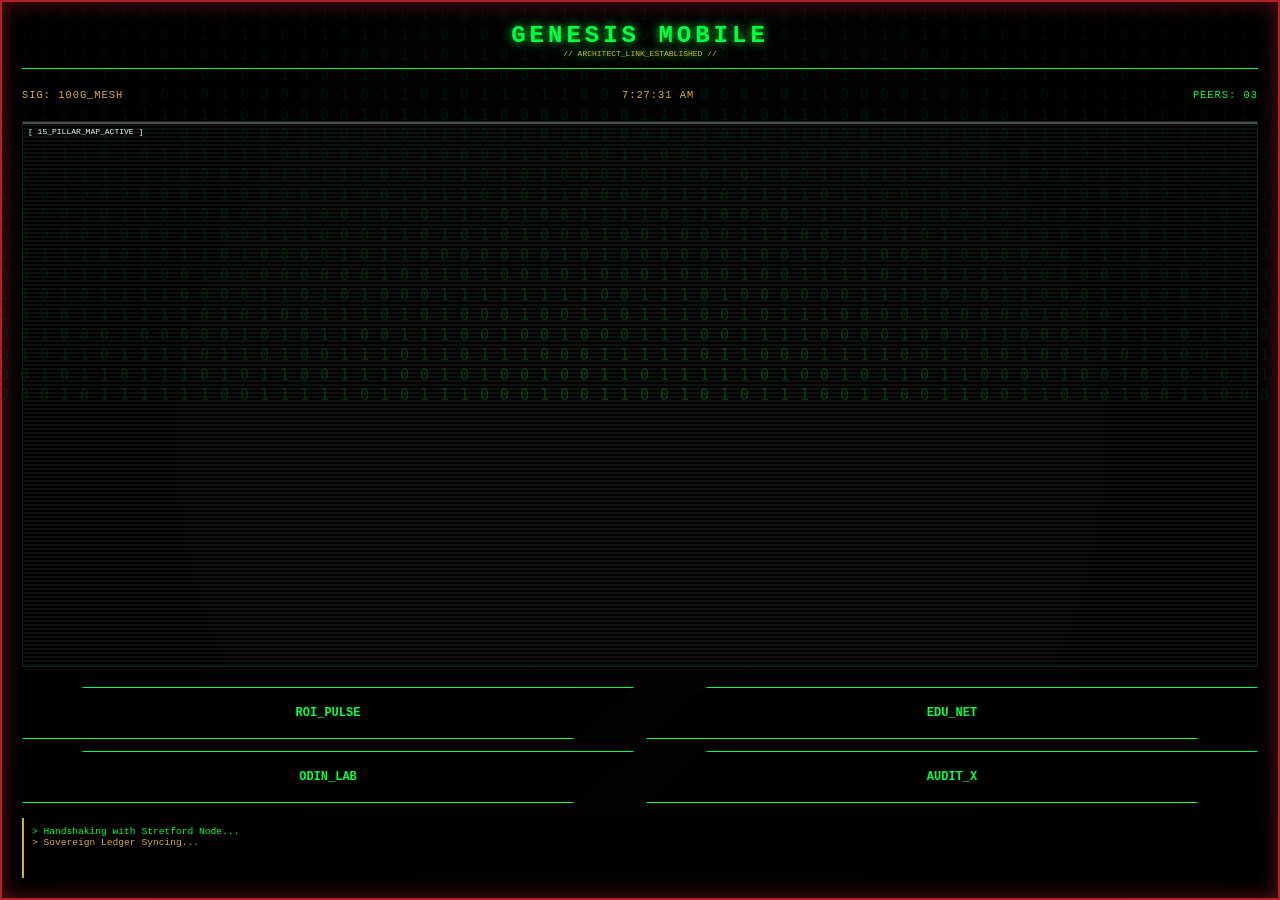
==== commit e1f1bb67: "Update print statement from 'Hello' to 'Goodbye'" ====
--- a/index.html
+++ b/index.html
@@ -1,548 +1,182 @@
 <!DOCTYPE html>
 <html lang="en">
 <head>
-  <meta charset="UTF-8" />
-  <meta name="viewport" content="width=device-width, initial-scale=1.0, viewport-fit=cover" />
-  <meta name="theme-color" content="#f0c040" />
-  <meta name="description" content="Genesis Mobile: The Sovereign Shield — handheld interface for the CassAI Ecosystem" />
-  <meta name="apple-mobile-web-app-capable" content="yes" />
-  <meta name="apple-mobile-web-app-status-bar-style" content="black-translucent" />
-  <meta name="apple-mobile-web-app-title" content="Genesis Mobile" />
+    <meta charset="UTF-8">
+    <meta name="viewport" content="width=device-width, initial-scale=1.0, maximum-scale=1.0, user-scalable=no">
+    <title>Genesis Mobile | Sovereign HUD</title>
+    <style>
+        :root {
+            --matrix: #00FF41;
+            --sovereign: #B22222;
+            --gold: #D4AF37;
+            --bg: #050505;
+        }
 
-  <title>Genesis Mobile 🛡️</title>
+        * { box-sizing: border-box; -webkit-tap-highlight-color: transparent; }
 
-  <link rel="manifest" href="manifest.json" />
-  <link rel="stylesheet" href="styles.css" />
+        body, html {
+            margin: 0; padding: 0; height: 100%;
+            background-color: var(--bg);
+            color: var(--matrix);
+            font-family: 'Courier New', Courier, monospace;
+            overflow: hidden;
+        }
+
+        /* --- THE MATRIX ENGINE --- */
+        #matrix-canvas {
+            position: fixed; top: 0; left: 0; width: 100%; height: 100%;
+            z-index: 1; opacity: 0.25;
+        }
+
+        /* --- THE HUD FRAME --- */
+        .hud-frame {
+            position: relative; z-index: 10;
+            height: 100%; display: flex; flex-direction: column;
+            padding: 20px;
+            border: 2px solid var(--sovereign);
+            box-shadow: inset 0 0 20px rgba(178, 34, 34, 0.5), 0 0 15px var(--sovereign);
+            background: radial-gradient(circle at center, transparent 0%, rgba(0,0,0,0.8) 100%);
+        }
+
+        header {
+            text-align: center; border-bottom: 1px solid var(--matrix);
+            padding-bottom: 10px; margin-bottom: 20px;
+            text-shadow: 0 0 8px var(--matrix);
+        }
+
+        .system-stats {
+            display: flex; justify-content: space-between;
+            font-size: 0.65rem; color: var(--gold); margin-bottom: 20px;
+            text-transform: uppercase; letter-spacing: 1px;
+        }
+
+        /* --- DATA VIEWPORT (The Map) --- */
+        .viewport {
+            flex: 1; 
+            border: 1px solid #222;
+            background: url('https://raw.githubusercontent.com/CassAi-Global/CassAi-Global-Genesis-OS/main/soverer.jpg');
+            background-size: contain; background-position: center; background-repeat: no-repeat;
+            filter: grayscale(1) sepia(1) hue-rotate(80deg) brightness(1.2) contrast(1.2);
+            position: relative; overflow: hidden;
+            margin-bottom: 20px;
+        }
+
+        .viewport::after {
+            content: ""; position: absolute; top: 0; left: 0; width: 100%; height: 100%;
+            background: linear-gradient(transparent 50%, rgba(0, 255, 65, 0.05) 50%);
+            background-size: 100% 4px; pointer-events: none;
+        }
+
+        /* --- THE TACTICAL GRID --- */
+        .nav-grid {
+            display: grid; grid-template-columns: 1fr 1fr; gap: 12px;
+        }
+
+        .nav-item {
+            background: rgba(0, 0, 0, 0.9);
+            border: 1px solid var(--matrix);
+            color: var(--matrix);
+            padding: 18px 5px;
+            text-align: center;
+            font-size: 0.75rem;
+            font-weight: bold;
+            text-decoration: none;
+            transition: all 0.2s;
+            clip-path: polygon(10% 0, 100% 0, 90% 100%, 0% 100%);
+        }
+
+        .nav-item:active {
+            background: var(--matrix);
+            color: #000;
+            transform: scale(0.95);
+        }
+
+        /* --- LOG FEED --- */
+        .terminal-log {
+            height: 60px; font-size: 0.6rem; 
+            background: rgba(0,0,0,0.5); border-left: 2px solid var(--gold);
+            padding: 8px; margin-top: 15px; overflow: hidden;
+        }
+
+        .scan-line {
+            position: absolute; width: 100%; height: 2px;
+            background: var(--matrix); opacity: 0.3;
+            top: 0; animation: scan 4s linear infinite;
+        }
+
+        @keyframes scan { 0% { top: 0; } 100% { top: 100%; } }
+    </style>
 </head>
 <body>
 
-<!-- ── Offline Banner ── -->
-<div id="offline-bar">📴 OFFLINE — Ledger vaulted locally</div>
+    <canvas id="matrix-canvas"></canvas>
 
-<!-- ── Header ── -->
-<header class="app-header">
-  <div class="header-brand">
-    <div class="header-shield">🛡️</div>
-    <div class="header-text">
-      <h1>Genesis Mobile</h1>
-      <p>The Sovereign Shield · CassAI Ecosystem</p>
-    </div>
-  </div>
-  <div class="header-status">
-    <div class="status-pill">
-      <div class="status-dot partial" id="status-dot"></div>
-      <span id="status-label">ONLINE</span>
-    </div>
-    <div style="font-size:10px;color:var(--text-dim);text-align:right;margin-top:3px">
-      <span class="rwl-balance">0</span> RWL
-    </div>
-  </div>
-</header>
+    <div class="hud-frame">
+        <header>
+            <h2 style="margin:0; letter-spacing: 4px;">GENESIS MOBILE</h2>
+            <div style="font-size: 0.5rem; color: var(--gold);">// ARCHITECT_LINK_ESTABLISHED //</div>
+        </header>
 
-<!-- ── Navigation Tabs ── -->
-<nav class="nav-tabs" role="tablist">
-  <button class="nav-tab active" data-tab="dashboard" role="tab" aria-selected="true">
-    <span class="tab-icon">📊</span>Dashboard
-  </button>
-  <button class="nav-tab" data-tab="mesh" role="tab" aria-selected="false">
-    <span class="tab-icon">🕸️</span>Mesh
-  </button>
-  <button class="nav-tab" data-tab="credits" role="tab" aria-selected="false">
-    <span class="tab-icon">💎</span>RWL
-  </button>
-  <button class="nav-tab" data-tab="pantheon" role="tab" aria-selected="false">
-    <span class="tab-icon">⚡</span>Pantheon
-  </button>
-  <button class="nav-tab" data-tab="identity" role="tab" aria-selected="false">
-    <span class="tab-icon">🔑</span>Identity
-  </button>
-</nav>
+        <div class="system-stats">
+            <span>SIG: 100G_MESH</span>
+            <span id="timer">00:00:00</span>
+            <span style="color: var(--matrix);">PEERS: 03</span>
+        </div>
 
-<!-- ================================================================
-     TAB: DASHBOARD
-     ================================================================ -->
-<div id="tab-dashboard" class="tab-panel active">
+        <div class="viewport">
+            <div class="scan-line"></div>
+            <div style="position:absolute; top:5px; left:5px; font-size:0.5rem; color:var(--gold);">[ 15_PILLAR_MAP_ACTIVE ]</div>
+        </div>
 
-  <!-- Sovereign Pulse -->
-  <div class="card glow">
-    <div class="card-header">
-      <div class="card-title"><span class="card-title-icon">🌐</span>Sovereign Pulse</div>
-      <div class="badge badge-gold">LIVE</div>
-    </div>
-    <div class="sovereign-pulse">
-      <div class="pulse-circle">🛡️</div>
-    </div>
-    <div class="stat-grid" style="margin-top:16px">
-      <div class="stat-item">
-        <div class="stat-value" id="dash-peers">0</div>
-        <div class="stat-label">Mesh Peers</div>
-      </div>
-      <div class="stat-item">
-        <div class="stat-value rwl-balance">0</div>
-        <div class="stat-label">RWL Balance</div>
-      </div>
-    </div>
-  </div>
+        <div class="nav-grid">
+            <a href="https://cassai-global.github.io/CassAi-Global-Genesis-OS/roi.html" class="nav-item">ROI_PULSE</a>
+            <a href="https://cassai-global.github.io/CassAi-Global-Genesis-OS/university.html" class="nav-item">EDU_NET</a>
+            <a href="https://cassai-global.github.io/CassAi-Global-Genesis-OS/odin.html" class="nav-item">ODIN_LAB</a>
+            <a href="https://cassai-global.github.io/CassAi-Global-Genesis-OS/hekete.html" class="nav-item">AUDIT_X</a>
+        </div>
 
-  <!-- Identity Summary -->
-  <div class="card">
-    <div class="card-header">
-      <div class="card-title"><span class="card-title-icon">🔑</span>Sovereign ID</div>
-      <button class="btn btn-sm btn-ghost btn-copy-did">Copy DID</button>
-    </div>
-    <div class="did-display">
-      <div class="did-label">Decentralized Identifier (DID)</div>
-      <div class="did-value">No identity — visit Identity tab</div>
-    </div>
-  </div>
-
-  <!-- Active Node -->
-  <div class="card">
-    <div class="card-header">
-      <div class="card-title"><span class="card-title-icon">⚡</span>Active Pantheon Node</div>
-    </div>
-    <div id="dash-active-node" style="text-align:center;padding:12px;color:var(--text-dim);font-size:13px">
-      No node active — visit Pantheon tab
-    </div>
-  </div>
-
-  <!-- Recent Activity -->
-  <div class="card">
-    <div class="card-header">
-      <div class="card-title"><span class="card-title-icon">📋</span>Recent Activity</div>
-    </div>
-    <div id="recent-activity"></div>
-  </div>
-
-</div>
-
-<!-- ================================================================
-     TAB: MESH
-     ================================================================ -->
-<div id="tab-mesh" class="tab-panel">
-
-  <!-- Mesh Control -->
-  <div class="card">
-    <div class="card-header">
-      <div class="card-title"><span class="card-title-icon">🕸️</span>Spider-Web Mesh</div>
-      <div class="badge badge-cyan" id="mesh-status-text">Offline</div>
-    </div>
-    <div class="toggle-wrap">
-      <div>
-        <div class="toggle-label">P2P Mesh Bridge</div>
-        <div class="toggle-sub">WebRTC · No centralized ISP required</div>
-      </div>
-      <label class="toggle">
-        <input type="checkbox" id="mesh-toggle" />
-        <div class="toggle-track"><div class="toggle-thumb"></div></div>
-      </label>
-    </div>
-    <div class="divider"></div>
-    <div style="font-size:11px;color:var(--text-dim);line-height:1.7">
-      The Spider-Web Mesh Handshake Protocol establishes peer-to-peer data bridges
-      using WebRTC, bypassing centralized ISPs. Your node relays encrypted packets
-      across the mesh for full sovereign connectivity.
-    </div>
-  </div>
-
-  <!-- Visualization -->
-  <div class="card">
-    <div class="card-header">
-      <div class="card-title"><span class="card-title-icon">📡</span>Mesh Visualization</div>
-      <div class="badge badge-purple"><span id="peer-count">0</span> peers</div>
-    </div>
-    <canvas id="mesh-canvas" height="220"></canvas>
-  </div>
-
-  <!-- Peer List -->
-  <div class="card">
-    <div class="card-header">
-      <div class="card-title"><span class="card-title-icon">👥</span>Connected Peers</div>
-    </div>
-    <div id="peer-list" class="peer-list">
-      <div class="text-dim fs-12" style="padding:16px;text-align:center">
-        Activate mesh to discover peers
-      </div>
-    </div>
-  </div>
-
-</div>
-
-<!-- ================================================================
-     TAB: RWL CREDITS
-     ================================================================ -->
-<div id="tab-credits" class="tab-panel">
-
-  <!-- Balance Hero -->
-  <div class="card glow">
-    <div class="card-header">
-      <div class="card-title"><span class="card-title-icon">💎</span>RWL Balance</div>
-      <div class="badge badge-gold">Real World Learning</div>
-    </div>
-    <div class="stat-hero">
-      <div class="stat-hero-value rwl-balance">0</div>
-      <div class="stat-hero-label">credits earned</div>
-    </div>
-    <div style="margin-top:16px;display:flex;gap:10px">
-      <button class="btn btn-primary btn-full" id="btn-mint">⭐ Mint RWL Credit</button>
-      <button class="btn btn-cyan" id="btn-sync">📡 Sync</button>
-    </div>
-  </div>
-
-  <!-- Sync Status -->
-  <div id="sync-banner" class="sync-banner synced">✅ &nbsp;Ledger fully synced</div>
-
-  <!-- Credit Log -->
-  <div class="card">
-    <div class="card-header">
-      <div class="card-title"><span class="card-title-icon">📋</span>Credit Ledger</div>
-    </div>
-    <div id="credit-log" class="credit-log">
-      <div class="text-dim fs-12" style="padding:16px;text-align:center">No credits yet</div>
-    </div>
-  </div>
-
-  <!-- How Credits Work -->
-  <div class="card">
-    <div class="card-header">
-      <div class="card-title"><span class="card-title-icon">ℹ️</span>How RWL Credits Work</div>
-    </div>
-    <div style="font-size:12px;color:var(--text-secondary);line-height:1.8">
-      <div style="margin-bottom:8px">💡 <strong style="color:var(--gold)">Real World Learning (RWL)</strong> credits are minted when you complete verifiable
-      activities — learning modules, community actions, mesh contributions, and more.</div>
-      <div style="margin-bottom:8px">🔒 Credits are stored in your encrypted local vault and synced to the mesh ledger when online.</div>
-      <div>📴 If offline, credits are vaulted locally and automatically synced on reconnection.</div>
-    </div>
-  </div>
-
-</div>
-
-<!-- ================================================================
-     TAB: PANTHEON
-     ================================================================ -->
-<div id="tab-pantheon" class="tab-panel">
-
-  <div class="section-title">⚡ The Pantheon of 17 — SDG Nodes</div>
-
-  <!-- Node Grid -->
-  <div id="pantheon-grid" class="pantheon-grid"></div>
-
-  <!-- Active Node Panel Header -->
-  <div id="node-panel-header" class="node-panel-header" style="display:none">
-    <div class="node-panel-icon">⚡</div>
-    <div class="node-panel-info">
-      <h3>Select a node above</h3>
-      <p>Tap any SDG node to activate its interface</p>
-    </div>
-  </div>
-
-  <!-- ── Panel: Iris (SDG 13 — Climate Action) ── -->
-  <div id="panel-iris" class="node-panel">
-    <div class="card">
-      <div class="card-header">
-        <div class="card-title"><span class="card-title-icon">🌍</span>Carbon-Scrubber Dashboard</div>
-        <button class="btn btn-sm btn-cyan" id="btn-env-refresh">↻ Refresh</button>
-      </div>
-      <div id="env-metrics" class="env-metrics">
-        <div class="text-dim fs-12" style="padding:12px;text-align:center">Loading environmental data…</div>
-      </div>
-    </div>
-    <div class="card">
-      <div class="card-header">
-        <div class="card-title"><span class="card-title-icon">🌱</span>Carbon Actions</div>
-      </div>
-      <div style="display:flex;flex-direction:column;gap:8px">
-        <button class="btn btn-ghost btn-full" onclick="showToast('🌱 Tree-planting initiative logged!','success');awardCredit({label:'Tree Planting Log',amount:20,type:'iris',icon:'🌱'})">
-          🌱 Log Tree Planting
-        </button>
-        <button class="btn btn-ghost btn-full" onclick="showToast('♻️ Recycling action verified!','success');awardCredit({label:'Recycling Verified',amount:15,type:'iris',icon:'♻️'})">
-          ♻️ Verify Recycling Action
-        </button>
-        <button class="btn btn-ghost btn-full" onclick="showToast('🚲 Zero-emission transport logged!','success');awardCredit({label:'Zero-Emission Transport',amount:25,type:'iris',icon:'🚲'})">
-          🚲 Log Zero-Emission Transport
-        </button>
-      </div>
-    </div>
-  </div>
-
-  <!-- ── Panel: Kong (SDG 4 — Quality Education) ── -->
-  <div id="panel-kong" class="node-panel">
-    <div class="card">
-      <div class="card-header">
-        <div class="card-title"><span class="card-title-icon">🧠</span>Mental Printer</div>
-        <button class="btn btn-sm btn-purple" id="btn-mental-printer">▶ Launch</button>
-      </div>
-      <div style="font-size:12px;color:var(--text-secondary);margin-bottom:14px;line-height:1.7">
-        The Mental Printer is an adaptive learning engine for neurodivergent learners.
-        It translates complex concepts into personalised, accessible formats.
-      </div>
-      <div class="learning-cards">
-        <div class="learning-card" onclick="showToast('📐 STEM module started!','info');awardCredit({label:'STEM Module',amount:50,type:'kong',icon:'📐'})">
-          <div class="learning-card-icon">📐</div>
-          <div class="learning-card-info"><h4>STEM Foundations</h4><p>Mathematics · Science · Logic</p></div>
-          <div class="learning-card-badge">+50 RWL</div>
+        <div class="terminal-log" id="log">
+            <div>> Handshaking with Stretford Node...</div>
+            <div style="color:var(--gold)">> Sovereign Ledger Syncing...</div>
         </div>
-        <div class="learning-card" onclick="showToast('🗣️ Literacy module started!','info');awardCredit({label:'Literacy Module',amount:45,type:'kong',icon:'🗣️'})">
-          <div class="learning-card-icon">🗣️</div>
-          <div class="learning-card-info"><h4>Literacy & Communication</h4><p>Reading · Writing · Expression</p></div>
-          <div class="learning-card-badge">+45 RWL</div>
-        </div>
-        <div class="learning-card" onclick="showToast('💻 Coding module started!','info');awardCredit({label:'Coding Module',amount:60,type:'kong',icon:'💻'})">
-          <div class="learning-card-icon">💻</div>
-          <div class="learning-card-info"><h4>Digital Sovereignty</h4><p>Coding · Privacy · Mesh Tech</p></div>
-          <div class="learning-card-badge">+60 RWL</div>
-        </div>
-        <div class="learning-card" onclick="showToast('🎨 Creative module started!','info');awardCredit({label:'Creative Arts Module',amount:40,type:'kong',icon:'🎨'})">
-          <div class="learning-card-icon">🎨</div>
-          <div class="learning-card-info"><h4>Creative Arts</h4><p>Music · Visual Arts · Storytelling</p></div>
-          <div class="learning-card-badge">+40 RWL</div>
-        </div>
-      </div>
-    </div>
-  </div>
-
-  <!-- ── Panel: CassAi (SDG 1 — No Poverty) ── -->
-  <div id="panel-cassai" class="node-panel">
-    <div class="card">
-      <div class="card-header">
-        <div class="card-title"><span class="card-title-icon">💰</span>Sovereign Vault</div>
-        <button class="btn btn-sm btn-primary" id="btn-vault-distribute">Distribute</button>
-      </div>
-      <div class="vault-breakdown">
-        <div class="vault-row">
-          <div class="vault-row-label">Total RWL Balance</div>
-          <div class="vault-row-value" id="vault-rwl-balance">0 RWL</div>
-        </div>
-        <div class="vault-row">
-          <div class="vault-row-label">Community Equity Pool (35%)</div>
-          <div class="vault-row-value" id="vault-equity">0 RWL</div>
-        </div>
-        <div class="vault-row">
-          <div class="vault-row-label">Sovereign Reserves (45%)</div>
-          <div class="vault-row-value" id="vault-reserves">0 RWL</div>
-        </div>
-        <div class="vault-row">
-          <div class="vault-row-label">Staked for Mesh (20%)</div>
-          <div class="vault-row-value" id="vault-staked">0 RWL</div>
-        </div>
-      </div>
-    </div>
-    <div class="card">
-      <div class="card-title" style="margin-bottom:12px"><span class="card-title-icon">📊</span>Financial Equity Actions</div>
-      <div style="display:flex;flex-direction:column;gap:8px">
-        <button class="btn btn-ghost btn-full" onclick="showToast('💳 Micro-grant application submitted!','success');awardCredit({label:'Micro-Grant Applied',amount:30,type:'cassai',icon:'💳'})">
-          💳 Apply for Micro-Grant
-        </button>
-        <button class="btn btn-ghost btn-full" onclick="showToast('🤝 Cooperative stake recorded!','success');awardCredit({label:'Cooperative Stake',amount:25,type:'cassai',icon:'🤝'})">
-          🤝 Record Cooperative Stake
-        </button>
-      </div>
-    </div>
-  </div>
-
-  <!-- ── Panel: Odin (SDG 2 — Zero Hunger) ── -->
-  <div id="panel-odin" class="node-panel">
-    <div class="card">
-      <div class="card-header">
-        <div class="card-title"><span class="card-title-icon">🌾</span>FoodWorX Surplus Routing</div>
-        <button class="btn btn-sm btn-ghost" onclick="refreshFoodData()">↻ Refresh</button>
-      </div>
-      <div style="font-size:12px;color:var(--text-secondary);margin-bottom:14px;line-height:1.7">
-        Real-time food-chain logistics connecting surplus to need via the mesh network.
-      </div>
-      <div id="food-routes" class="route-list">
-        <div class="text-dim fs-12" style="padding:12px;text-align:center">Loading routes…</div>
-      </div>
-    </div>
-    <div class="card">
-      <div class="card-title" style="margin-bottom:12px"><span class="card-title-icon">📦</span>Surplus Actions</div>
-      <div style="display:flex;flex-direction:column;gap:8px">
-        <button class="btn btn-ghost btn-full" onclick="showToast('🥦 Surplus logged to FoodWorX!','success');awardCredit({label:'Surplus Food Logged',amount:20,type:'odin',icon:'🥦'})">
-          🥦 Log Food Surplus
-        </button>
-        <button class="btn btn-ghost btn-full" onclick="showToast('🚚 Delivery confirmed!','success');awardCredit({label:'Food Delivery Confirmed',amount:35,type:'odin',icon:'🚚'})">
-          🚚 Confirm Delivery
-        </button>
-        <button class="btn btn-ghost btn-full" onclick="showToast('🌱 Community garden registered!','success');awardCredit({label:'Community Garden Registered',amount:40,type:'odin',icon:'🌱'})">
-          🌱 Register Community Garden
-        </button>
-      </div>
-    </div>
-  </div>
-
-  <!-- ── Panel: Placeholder (all other SDGs) ── -->
-  <div id="panel-placeholder" class="node-panel">
-    <div class="card" style="text-align:center;padding:32px 16px">
-      <div style="font-size:48px;margin-bottom:12px">⚙️</div>
-      <div style="font-size:16px;font-weight:700;color:var(--gold);margin-bottom:8px">Initializing…</div>
-      <div style="font-size:13px;color:var(--text-secondary);line-height:1.7;max-width:280px;margin:0 auto">
-        This Sovereign Node is being calibrated. Interface modules are loading from
-        the mesh. Check back as the Pantheon expands.
-      </div>
-      <div style="margin-top:20px">
-        <button class="btn btn-purple" onclick="showToast('📡 Node ping sent to mesh!','info');awardCredit({label:'Node Ping Sent',amount:5,type:'pantheon',icon:'📡'})">
-          📡 Ping Node
-        </button>
-      </div>
-    </div>
-  </div>
-
-</div>
-
-<!-- ================================================================
-     TAB: IDENTITY
-     ================================================================ -->
-<div id="tab-identity" class="tab-panel">
-
-  <!-- Setup (shown when no identity) -->
-  <div id="identity-setup">
-    <div class="card glow">
-      <div class="card-header">
-        <div class="card-title"><span class="card-title-icon">🔑</span>Create Sovereign Identity</div>
-      </div>
-      <div style="font-size:12px;color:var(--text-secondary);margin-bottom:16px;line-height:1.7">
-        Your Sovereign Identity is a self-custody Decentralized Identifier (DID).
-        It never leaves your device. Your passphrase seeds your cryptographic key pair.
-      </div>
-      <form id="identity-form">
-        <div class="form-group">
-          <label class="form-label" for="passphrase-input">Passphrase (min. 8 chars)</label>
-          <input
-            type="password"
-            id="passphrase-input"
-            class="form-input"
-            placeholder="Enter a strong passphrase…"
-            minlength="8"
-            required
-            autocomplete="new-password"
-          />
-        </div>
-        <div class="form-group">
-          <label class="form-label" for="passphrase-confirm">Confirm Passphrase</label>
-          <input
-            type="password"
-            id="passphrase-confirm"
-            class="form-input"
-            placeholder="Repeat passphrase…"
-            minlength="8"
-            autocomplete="new-password"
-          />
-        </div>
-        <button type="submit" class="btn btn-primary btn-full btn-lg">
-          🛡️ Generate Sovereign Identity
-        </button>
-      </form>
-    </div>
-    <div class="card">
-      <div class="card-title" style="margin-bottom:10px">🔒 Privacy Guarantee</div>
-      <div style="font-size:12px;color:var(--text-secondary);line-height:1.8">
-        <div>✅ Keys generated entirely on-device</div>
-        <div>✅ No server ever sees your passphrase</div>
-        <div>✅ DID is self-sovereign — you own it completely</div>
-        <div>✅ Works offline — no registration required</div>
-      </div>
-    </div>
-  </div>
-
-  <!-- Display (shown when identity exists) -->
-  <div id="identity-display" style="display:none">
-    <div class="card glow">
-      <div class="card-header">
-        <div class="card-title"><span class="card-title-icon">🛡️</span>Sovereign Identity</div>
-        <div class="badge badge-green">ACTIVE</div>
-      </div>
-      <div class="form-group">
-        <div class="form-label">Decentralized Identifier (DID)</div>
-        <div class="did-display" id="identity-did" style="font-size:10px"></div>
-      </div>
-      <div class="form-group">
-        <div class="form-label">Public Key</div>
-        <div class="did-display" id="identity-pubkey" style="font-size:10px;color:var(--purple-light)"></div>
-      </div>
-      <div style="font-size:11px;color:var(--text-dim);margin-top:4px">
-        Created: <span id="identity-date" class="text-gold"></span>
-      </div>
     </div>
 
-    <div class="card">
-      <div class="card-title" style="margin-bottom:14px">🔐 Key Management</div>
-      <div class="btn-row">
-        <button class="btn btn-cyan" id="btn-export-identity">📤 Export Keys</button>
-        <button class="btn btn-ghost btn-copy-did">📋 Copy DID</button>
-        <button class="btn btn-danger" id="btn-reset-identity">🗑️ Reset</button>
-      </div>
-      <div id="key-export-section" style="display:none;margin-top:14px">
-        <div class="form-label">Backup Key Data (store safely!)</div>
-        <div class="key-box" id="key-box"></div>
-      </div>
-    </div>
+    <script>
+        // Matrix Rain
+        const canvas = document.getElementById('matrix-canvas');
+        const ctx = canvas.getContext('2d');
+        canvas.width = window.innerWidth;
+        canvas.height = window.innerHeight;
+        const chars = "1010101010101010";
+        const drops = Array(Math.floor(canvas.width / 20)).fill(1);
+        function draw() {
+            ctx.fillStyle = "rgba(0,0,0,0.05)";
+            ctx.fillRect(0,0,canvas.width,canvas.height);
+            ctx.fillStyle = "#00FF41";
+            ctx.font = "15px monospace";
+            drops.forEach((y, i) => {
+                const text = chars[Math.floor(Math.random()*chars.length)];
+                ctx.fillText(text, i*20, y*20);
+                if(y*20 > canvas.height && Math.random() > 0.975) drops[i] = 0;
+                drops[i]++;
+            });
+        }
+        setInterval(draw, 50);
 
-    <div class="card">
-      <div class="card-title" style="margin-bottom:10px">🔒 Security Status</div>
-      <div style="display:flex;flex-direction:column;gap:8px">
-        <div style="display:flex;justify-content:space-between;align-items:center">
-          <span class="fs-12">Identity Established</span>
-          <span class="badge badge-green">✓ Yes</span>
-        </div>
-        <div style="display:flex;justify-content:space-between;align-items:center">
-          <span class="fs-12">Local Encryption</span>
-          <span class="badge badge-green">✓ Active</span>
-        </div>
-        <div style="display:flex;justify-content:space-between;align-items:center">
-          <span class="fs-12">Mesh Authentication</span>
-          <span class="badge badge-cyan">✓ Ready</span>
-        </div>
-        <div style="display:flex;justify-content:space-between;align-items:center">
-          <span class="fs-12">RWL Vault Locked</span>
-          <span class="badge badge-gold">🔒 Secured</span>
-        </div>
-      </div>
-    </div>
-  </div>
+        // Clock
+        setInterval(() => {
+            document.getElementById('timer').innerText = new Date().toLocaleTimeString();
+        }, 1000);
 
-</div>
-
-<!-- ── Toast Container ── -->
-<div id="toast-container" aria-live="polite"></div>
-
-<script src="app.js"></script>
-
-<!-- PWA Install prompt helper -->
-<script>
-  let deferredPrompt;
-  window.addEventListener('beforeinstallprompt', e => {
-    e.preventDefault();
-    deferredPrompt = e;
-    /* Show subtle hint after 4 seconds if not already installed */
-    setTimeout(() => {
-      if (deferredPrompt && typeof showToast === 'function') {
-        showToast('📱 Add Genesis Mobile to your home screen for the full experience!', 'info');
-      }
-    }, 4000);
-  });
-
-  /* Fix node panel header visibility after grid renders */
-  document.addEventListener('DOMContentLoaded', () => {
-    const hdr = document.getElementById('node-panel-header');
-    if (hdr) hdr.style.display = 'flex';
-  });
-
-  /* Passphrase confirmation validation */
-  document.addEventListener('DOMContentLoaded', () => {
-    const form    = document.getElementById('identity-form');
-    const pp1     = document.getElementById('passphrase-input');
-    const pp2     = document.getElementById('passphrase-confirm');
-    if (form && pp1 && pp2) {
-      form.addEventListener('submit', e => {
-        if (pp1.value !== pp2.value) {
-          e.stopImmediatePropagation();
-          e.preventDefault();
-          if (typeof showToast === 'function') showToast('Passphrases do not match!', 'error');
-          pp2.focus();
-        }
-      });
-    }
-  });
-</script>
+        // Log Spammer
+        const log = document.getElementById('log');
+        const msgs = ["> Mesh Packet Received.", "> Heartbeat Stable.", "> ROI Recalculating...", "> Ghost ID Stealth: ON"];
+        setInterval(() => {
+            const d = document.createElement('div');
+            d.innerText = msgs[Math.floor(Math.random()*msgs.length)];
+            log.appendChild(d);
+            if(log.childNodes.length > 5) log.removeChild(log.firstChild);
+        }, 3000);
+    </script>
 </body>
 </html>
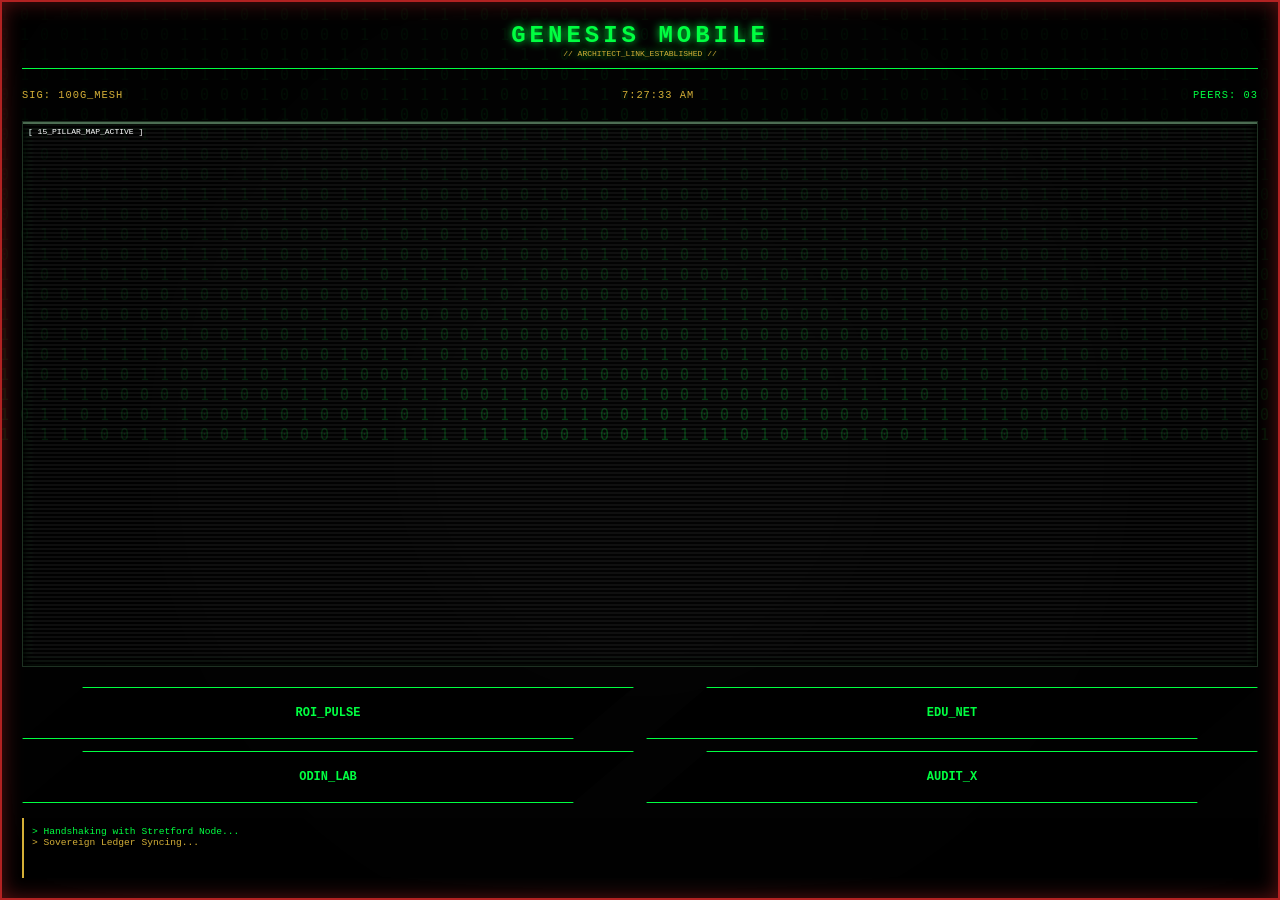
==== commit a6eabdaf: "Revise data viewport background and styles Updated the data viewport styles for better mobile visibi" ====
--- a/index.html
+++ b/index.html
@@ -50,15 +50,20 @@
             text-transform: uppercase; letter-spacing: 1px;
         }
 
-        /* --- DATA VIEWPORT (The Map) --- */
+       /* --- UPDATED DATA VIEWPORT --- */
         .viewport {
             flex: 1; 
             border: 1px solid #222;
-            background: url('https://raw.githubusercontent.com/CassAi-Global/CassAi-Global-Genesis-OS/main/soverer.jpg');
-            background-size: contain; background-position: center; background-repeat: no-repeat;
-            filter: grayscale(1) sepia(1) hue-rotate(80deg) brightness(1.2) contrast(1.2);
-            position: relative; overflow: hidden;
+            /* Using the RAW bypass link to ensure mobile visibility */
+            background-image: url('https://raw.githubusercontent.com/CassAi-Global/CassAi-Global-Genesis-OS/main/soverer.jpg');
+            background-size: cover; /* Changed from contain to cover so it fills the phone screen */
+            background-position: center;
+            background-repeat: no-repeat;
+            filter: grayscale(1) sepia(1) hue-rotate(80deg) brightness(1.4) contrast(1.2);
+            position: relative;
+            overflow: hidden;
             margin-bottom: 20px;
+            box-shadow: inset 0 0 10px #000;
         }
 
         .viewport::after {
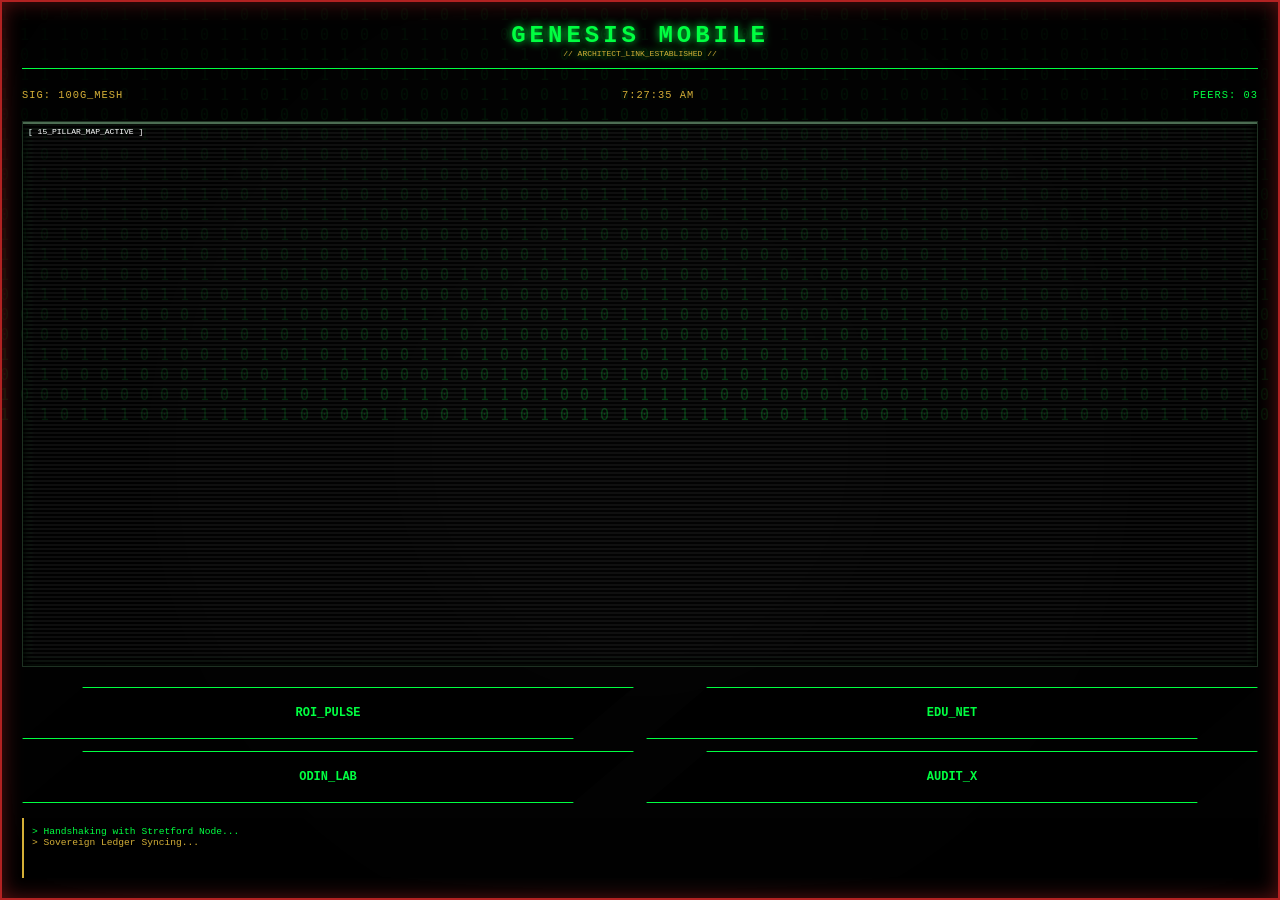
==== commit 183637e6: "Revise data viewport background and styles Updated the data viewport styles for improved mobile visi" ====
--- a/index.html
+++ b/index.html
@@ -50,7 +50,7 @@
             text-transform: uppercase; letter-spacing: 1px;
         }
 
-       /* --- UPDATED DATA VIEWPORT --- */
+        /* --- UPDATED DATA VIEWPORT --- */
         .viewport {
             flex: 1; 
             border: 1px solid #222;
